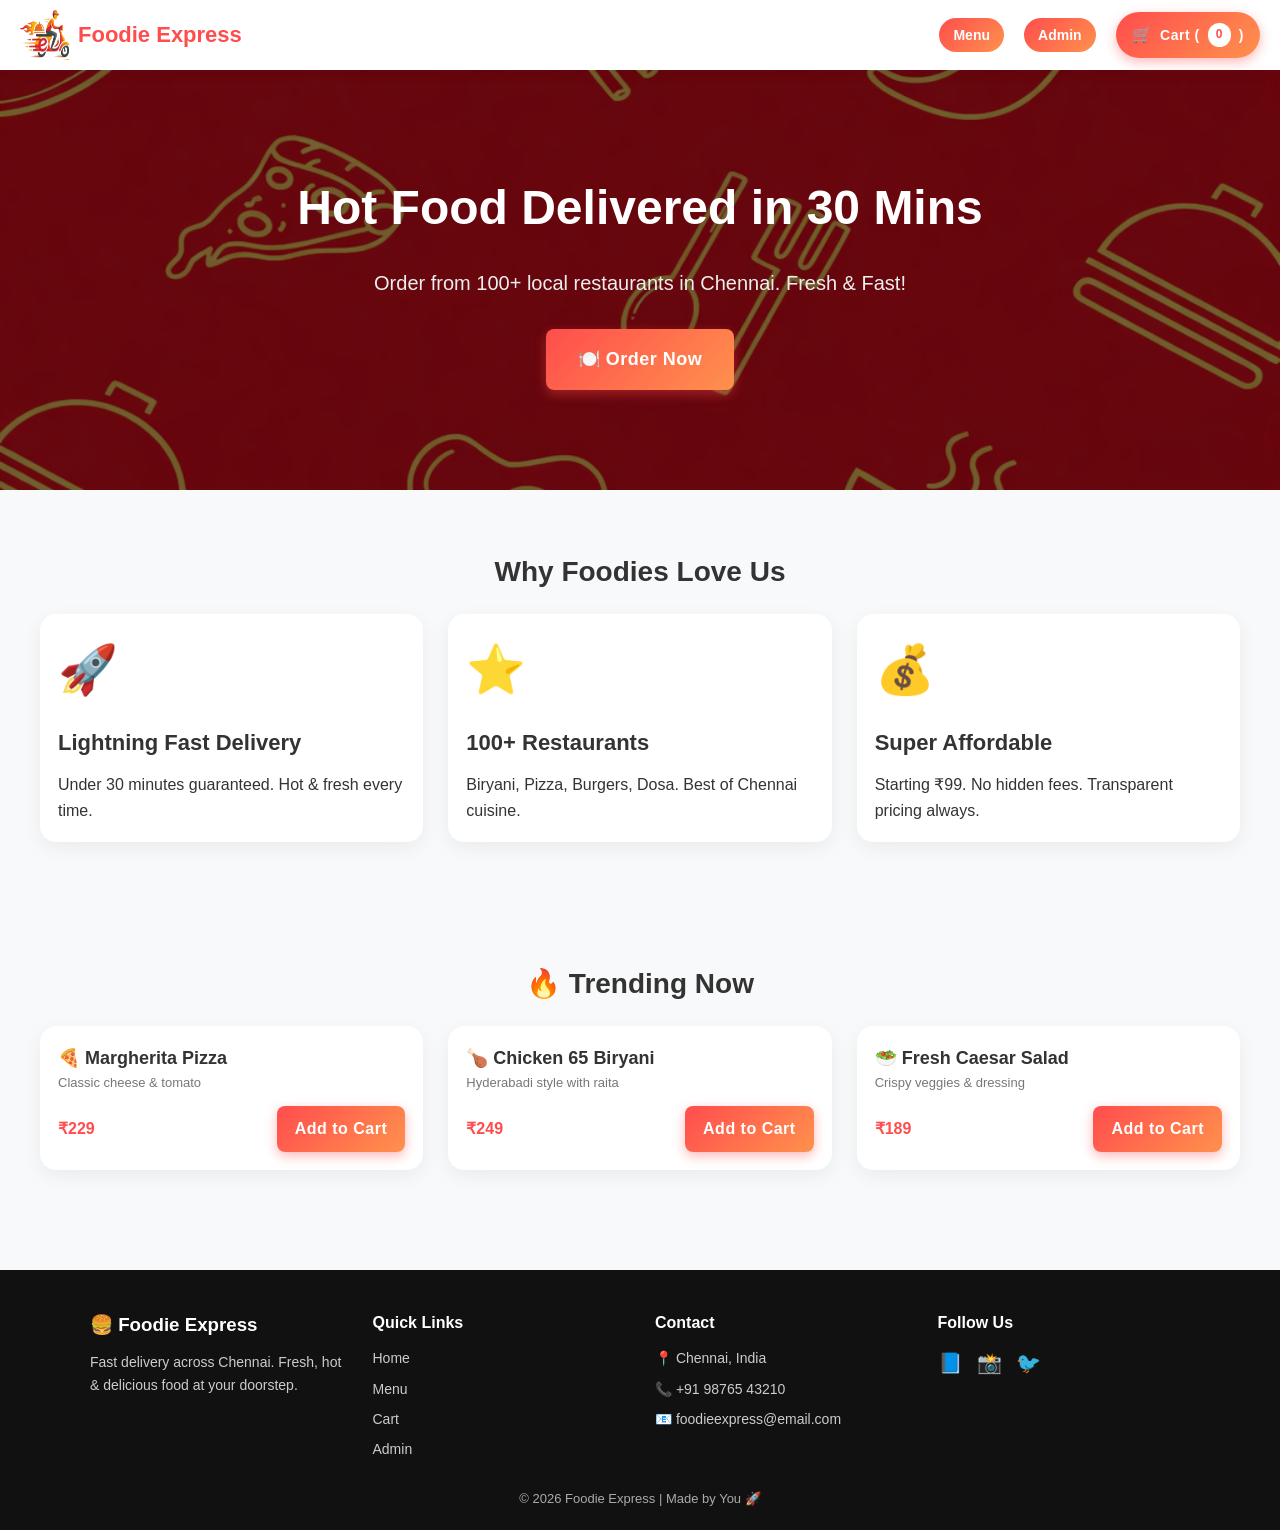
==== index.html @ d17fcac9 "Add files via upload" ====
<!DOCTYPE html>
<html lang="en">
<head>
  <meta charset="UTF-8">
  <title>Foodie Express - Chennai's Best Food Delivery</title>
  <meta name="viewport" content="width=device-width, initial-scale=1.0">
  <meta name="description" content="Hot fresh food delivered fast in Chennai">
  <link rel="stylesheet" href="style.css">
  <link rel="icon" href="logo.png" type="image/png">
</head>
<body>
  <header>
    <div class="brand">
      <img src="logo.png" alt="Foodie Express" style="width:50px; height:50px; ">
      <span class="brand-title">Foodie Express</span>
    </div>
    <nav>
      <a href="menu.html">Menu</a>
      <a href="admin.html">Admin</a>
      <a href="cart.html" class="btn-primary">
  Cart (<span id="homeCartCount">0</span>)
</a>
    </nav>
  </header>

  <main>
    <section class="hero">
      <h1>Hot Food Delivered in 30 Mins</h1>
      <p>Order from 100+ local restaurants in Chennai. Fresh & Fast!</p>
      <a href="menu.html" class="btn btn-primary" style="font-size: clamp(16px,4vw,18px); padding:16px 32px;">
        🍽️ Order Now
      </a>
    </section>

    <section class="section">
      <h2 class="section-title">Why Foodies Love Us</h2>
      <div class="features-grid">
        <div class="card">
          <div style="font-size: clamp(32px,8vw,48px); margin-bottom:16px;">🚀</div>
          <h3 style="font-size: clamp(18px,5vw,22px); margin-bottom:12px;">Lightning Fast Delivery</h3>
          <p>Under 30 minutes guaranteed. Hot & fresh every time.</p>
        </div>
        <div class="card">
          <div style="font-size: clamp(32px,8vw,48px); margin-bottom:16px;">⭐</div>
          <h3 style="font-size: clamp(18px,5vw,22px); margin-bottom:12px;">100+ Restaurants</h3>
          <p>Biryani, Pizza, Burgers, Dosa. Best of Chennai cuisine.</p>
        </div>
        <div class="card">
          <div style="font-size: clamp(32px,8vw,48px); margin-bottom:16px;">💰</div>
          <h3 style="font-size: clamp(18px,5vw,22px); margin-bottom:12px;">Super Affordable</h3>
          <p>Starting ₹99. No hidden fees. Transparent pricing always.</p>
        </div>
      </div>
    </section>

    <section class="section">
      <h2 class="section-title">🔥 Trending Now</h2>
      <div class="popular-grid">
        <div class="card">
          <div class="card-title">🍕 Margherita Pizza</div>
          <div class="card-meta">Classic cheese & tomato</div>
          <div class="card-bottom">
            <span class="price">₹229</span>
            <a href="menu.html" class="btn btn-primary">Add to Cart</a>
          </div>
        </div>
        <div class="card">
          <div class="card-title">🍗 Chicken 65 Biryani</div>
          <div class="card-meta">Hyderabadi style with raita</div>
          <div class="card-bottom">
            <span class="price">₹249</span>
            <a href="menu.html" class="btn btn-primary">Add to Cart</a>
          </div>
        </div>
        <div class="card">
          <div class="card-title">🥗 Fresh Caesar Salad</div>
          <div class="card-meta">Crispy veggies & dressing</div>
          <div class="card-bottom">
            <span class="price">₹189</span>
            <a href="menu.html" class="btn btn-primary">Add to Cart</a>
          </div>
        </div>
      </div>
    </section>
  </main>
<footer class="footer">

  <div class="footer-container">

    <!-- BRAND -->
    <div class="footer-col">
      <h3>🍔 Foodie Express</h3>
      <p>Fast delivery across Chennai. Fresh, hot & delicious food at your doorstep.</p>
    </div>

    <!-- LINKS -->
    <div class="footer-col">
      <h4>Quick Links</h4>
      <a href="index.html">Home</a>
      <a href="menu.html">Menu</a>
      <a href="cart.html">Cart</a>
      <a href="admin.html">Admin</a>
    </div>

    <!-- CONTACT -->
    <div class="footer-col">
      <h4>Contact</h4>
      <p>📍 Chennai, India</p>
      <p>📞 +91 98765 43210</p>
      <p>📧 foodieexpress@email.com</p>
    </div>

    <!-- SOCIAL -->
    <div class="footer-col">
      <h4>Follow Us</h4>
      <div class="socials">
        <span>📘</span>
        <span>📸</span>
        <span>🐦</span>
      </div>
    </div>

  </div>

  <div class="footer-bottom">
    © 2026 Foodie Express | Made by You 🚀
  </div>

</footer>
  <script>
    // Live cart count
    const cart = JSON.parse(localStorage.getItem('foodie_cart') || '{}');
    const totalItems = Object.values(cart).reduce((sum, qty) => sum + qty, 0);
    document.getElementById('homeCartCount').textContent = totalItems || 0;
  </script>
</body>
</html>
---- style.css ----
/* RESET */
* {
  margin: 0;
  padding: 0;
  box-sizing: border-box;
  font-family: 'Segoe UI', sans-serif;
}

html {
  scroll-behavior: smooth;
}

body {
  background: #f8f9fa;
  color: #333;
  line-height: 1.6;
}

/* HEADER */
header {
  display: flex;
  justify-content: space-between;
  align-items: center;
  padding: 16px 40px;
  background: #fff;
  box-shadow: 0 4px 12px rgba(0,0,0,0.05);
  position: sticky;
  top: 0;
  z-index: 100;
}

.brand {
  display: flex;
  align-items: center;
  gap: 10px;
}

.brand img {
  width: 45px;
  height: 45px;
}

.brand-title {
  font-size: 22px;
  font-weight: 700;
  color: #ff4d4d;
}

nav {
  display: flex;
  gap: 20px;
  align-items: center;
}

nav a {
  text-decoration: none;
  color: #333;
  font-weight: 500;
  transition: 0.3s;
}

nav a:hover {
  color: #ff4d4d;
}

/* BUTTON */
.btn {
  display: inline-block;
  padding: 10px 18px;
  border-radius: 8px;
  text-decoration: none;
  font-weight: 600;
  transition: 0.3s ease;
}

.btn-primary {
  background: linear-gradient(135deg, #ff4d4d, #ff914d);
  color: #fff !important;
  box-shadow: 0 4px 12px rgba(255,77,77,0.4);
  letter-spacing: 0.5px;
}

.btn-primary:hover {
  transform: translateY(-2px);
  box-shadow: 0 6px 16px rgba(255,77,77,0.5);
}

/* CART BUTTON (NAV) */
nav .btn-primary {
  display: flex;
  align-items: center;
  gap: 8px;
  padding: 10px 16px;
  border-radius: 30px;
}

nav .btn-primary::before {
  content: "🛒";
  font-size: 16px;
}

/* CART COUNT BADGE */
#homeCartCount,
#menuCartCount {
  background: #fff;
  color: #ff4d4d;
  padding: 2px 8px;
  border-radius: 50px;
  font-size: 12px;
  font-weight: bold;
}

/* HERO */
.hero {
  position: relative;
  background: url('hero.png') center/cover no-repeat;
  color: white;
  text-align: center;
  padding: 100px 20px;
  overflow: hidden;
}

.hero::before {
  content: "";
  position: absolute;
  inset: 0;
  background: rgba(0, 0, 0, 0.55);
}

.hero h1,
.hero p,
.hero a {
  position: relative;
  z-index: 1;
}

.hero h1 {
  font-size: clamp(28px, 6vw, 48px);
  font-weight: 800;
  margin-bottom: 20px;
}

.hero p {
  font-size: clamp(16px, 4vw, 20px);
  margin-bottom: 30px;
  color: #eee;
}

/* SECTION */
.section {
  padding: 60px 40px;
}

.section-title {
  text-align: center;
  font-size: 28px;
  margin-bottom: 20px;
  font-weight: 700;
}

.section-subtitle {
  text-align: center;
  color: #777;
  margin-bottom: 30px;
}

/* GRID */
.features-grid,
.popular-grid {
  display: grid;
  gap: 25px;
}

.features-grid {
  grid-template-columns: repeat(auto-fit, minmax(220px, 1fr));
}

.popular-grid {
  grid-template-columns: repeat(auto-fit, minmax(250px, 1fr));
}

/* CARD */
.card {
  background: #fff;
  border-radius: 16px;
  padding: 18px;
  box-shadow: 0 6px 20px rgba(0,0,0,0.06);
  transition: 0.3s;
  position: relative;
  overflow: hidden;
}

.card:hover {
  transform: translateY(-6px);
  box-shadow: 0 12px 28px rgba(0,0,0,0.12);
}

/* Shine effect */
.card::after {
  content: "";
  position: absolute;
  top: 0;
  left: -100%;
  width: 100%;
  height: 100%;
  background: linear-gradient(120deg, transparent, rgba(255,255,255,0.4), transparent);
  transition: 0.5s;
}

.card:hover::after {
  left: 100%;
}

.card-title {
  font-weight: 600;
  font-size: 18px;
}

.card-meta {
  font-size: 13px;
  color: #777;
  margin-bottom: 12px;
}

.card-bottom {
  display: flex;
  justify-content: space-between;
  align-items: center;
}

.price {
  font-weight: bold;
  color: #ff4d4d;
}

/* LAYOUT */
.layout {
  display: grid;
  grid-template-columns: block;
  gap: 30px;
  align-items: start;
}

/* MENU GRID */
#menuList {
  display: grid;
  grid-template-columns: repeat(auto-fit, minmax(260px, 1fr));
  gap: 20px;
}

/* QTY CONTROLS */
.qty-controls {
  display: flex;
  align-items: center;
  gap: 8px;
  background: #f2f2f2;
  border-radius: 30px;
  padding: 4px 8px;
}

.qty-controls button {
  border: none;
  width: 26px;
  height: 26px;
  border-radius: 50%;
  background: #ff4d4d;
  color: #fff;
  cursor: pointer;
  font-weight: bold;
}

.qty-controls button:disabled {
  opacity: 0.4;
  cursor: not-allowed;
}

.qty-controls span {
  min-width: 20px;
  text-align: center;
  font-weight: 600;
}

/* CART BOX */
.cart-box {
  background: #fff;
  padding: 20px;
  border-radius: 16px;
  box-shadow: 0 6px 20px rgba(0,0,0,0.08);
  position: sticky;
  top: 100px;
  border: 1px solid #eee;
}

.cart-header {
  display: flex;
  justify-content: space-between;
  margin-bottom: 10px;
}

.cart-item {
  display: flex;
  justify-content: space-between;
  font-size: 14px;
  margin: 6px 0;
}

.empty-cart {
  text-align: center;
  color: #aaa;
  padding: 20px 0;
}

.cart-summary {
  display: flex;
  justify-content: space-between;
  font-weight: bold;
  margin-top: 15px;
}

.cart-summary span:last-child {
  color: #ff4d4d;
  font-size: 18px;
}

/* RESPONSIVE */
@media (max-width: 768px) {
  header {
    padding: 12px 20px;
  }

  .section {
    padding: 40px 20px;
  }

  .layout {
    grid-template-columns: 1fr;
  }

  .cart-box {
    position: static;
  }

  nav {
    gap: 10px;
  }

  .brand-title {
    font-size: 18px;
  }
}
/* MENU GRID */
.menu {
  display: grid;
  grid-template-columns: repeat(auto-fit, minmax(250px,1fr));
  gap: 25px;
  padding: 30px;
}


/* QTY */
.qty {
  display: flex;
  align-items: center;
  gap: 10px;
}

/* BUTTON */
button {
  width: 28px;
  height: 28px;
  border-radius: 50%;
  border: none;
  background: #ff4d4d;
  color: white;
  font-weight: bold;
  cursor: pointer;
  transition: 0.2s;
}

button:hover {
  background: #e63b3b;
}

/* CART LINK */
header a {
  background: linear-gradient(135deg, #ff4d4d, #ff914d);
  color: white;
  padding: 8px 15px;
  border-radius: 20px;
  font-weight: 600;
}

/* RESPONSIVE */
@media (max-width: 768px) {
  .menu {
    padding: 20px;
  }

  header {
    padding: 10px 20px;
  }
}
/* FILTER BUTTONS */
.filters {
  display: flex;
  gap: 10px;
  margin-bottom: 20px;
  flex-wrap: wrap;
}

.filters button {
  border: none;
  padding: 8px 15px;
  border-radius: 20px;
  background: #eee;
  cursor: pointer;
}

.filters button:hover {
  background: #ff4d4d;
  color: white;
}

/* IMAGE */
.card-img img {
  width: 100%;
  height: 140px;
  object-fit: cover;
  border-radius: 10px;
}

/* RATING */
.rating {
  font-size: 14px;
  margin: 5px 0;
  color: #ffaa00;
}
/* FILTER CONTAINER */
.filters {
  display: flex;
  gap: 12px;
  margin: 20px 0;
  overflow-x: auto;   
  padding-bottom: 5px;
}

/* HIDE SCROLLBAR */
.filters::-webkit-scrollbar {
  display: none;
}

/* BUTTON */
.filters button {
  flex: 0 0 auto; 
  border: none;
  padding: 10px 16px;
  border-radius: 25px;
  background: #eee;
  color: #333;
  font-weight: 600;
  white-space: nowrap; 
  cursor: pointer;
  transition: 0.3s;
}


.filters button:hover,
.filters button.active {
  background: linear-gradient(135deg, #fcfcfc, #ff914d);
  color: #fff;
}

@media (max-width: 768px) {

  /* HEADER */
  header {
    padding: 10px 15px;
  }

  .brand-title {
    font-size: 16px;
  }

  nav a {
    font-size: 13px;
    padding: 6px 10px;
  }

  /* LAYOUT -> STACK */
  .layout {
    grid-template-columns: block;
    gap: 20px;
  }

  /* FILTERS SCROLL */
  .filters {
    overflow-x: auto;
    padding-bottom: 5px;
  }

  .filters button {
    font-size: 13px;
    padding: 8px 12px;
  }

  /* MENU GRID */
  #menuList {
    grid-template-columns: 1fr;
  }

  /* CARD */
  .card {
    padding: 12px;
  }

  .card img {
    height: 130px;
  }

  .card-title {
    font-size: 15px;
  }

  .price {
    font-size: 14px;
  }

  
  .qty-controls button {
    width: 26px;
    height: 26px;
  }

 
  .cart-box {
    position: fixed;
    bottom: 0;
    left: 0;
    width: 100%;
    border-radius: 15px 15px 0 0;
    box-shadow: 0 -4px 20px rgba(0,0,0,0.15);
    z-index: 100;
  }

  body {
    padding-bottom: 120px; 
  }
}


/* TABLET */
@media (min-width: 769px) and (max-width: 1024px) {
  
  .layout {
    grid-template-columns: 1.5fr 1fr;
  }

  #menuList {
    grid-template-columns: repeat(2, 1fr);
  }
}



@media (min-width: 1025px) {

  #menuList {
    grid-template-columns: repeat(auto-fit, minmax(250px, 1fr));
  }
}

#menuList {
  display: grid;
  grid-template-columns: repeat(auto-fit, minmax(250px, 1fr));
  gap: 20px;
}
/* MOBILE NAV FIX */
@media (max-width: 768px) {

  header {
    flex-direction: row;
    justify-content: space-between;
    align-items: center;
    padding: 10px 12px;
  }

  .brand img {
    width: 30px;
  }

  .brand-title {
    font-size: 14px;
  }

  nav {
    gap: 8px;
  }

  nav a {
    font-size: 12px;
    padding: 6px 10px;
  }


  .btn-primary {
    padding: 6px 10px;
    font-size: 12px;
    border-radius: 20px;
  }
}

@media (max-width: 768px) {

  header {
    display: flex;
    justify-content: space-between;
    align-items: center;
    padding: 10px 12px;
  }

  .brand {
    gap: 6px;
  }

  .brand img {
    width: 28px;
  }

  .brand-title {
    font-size: 14px;
  }

  nav {
    display: flex;
    align-items: center;
    gap: 6px;
  }

  nav a {
    font-size: 12px;
    padding: 6px 10px;
    border-radius: 18px;
  }

  /* CART BUTTON */
  nav .btn-primary {
    padding: 6px 12px;
    font-size: 12px;
    border-radius: 20px;
  }
}

.admin-container {
  max-width: 900px;
  margin: auto;
  padding: 30px 20px;
}

.admin-title {
  font-size: 24px;
  font-weight: 700;
  margin-bottom: 20px;
}

/* ORDER CARD */
.order-card {
  background: #fff;
  padding: 15px;
  border-radius: 12px;
  box-shadow: 0 6px 18px rgba(0,0,0,0.08);
  margin-bottom: 15px;
}

.order-card h4 {
  margin-bottom: 8px;
}

.order-card p {
  font-size: 14px;
  color: #555;
}

/* STATUS BADGE */
.status {
  display: inline-block;
  padding: 4px 10px;
  border-radius: 20px;
  font-size: 12px;
  margin-top: 8px;
}

.status.pending {
  background: #fff3cd;
  color: #856404;
}

.status.delivered {
  background: #d4edda;
  color: #155724;
}
.input {
  width: 100%;
  padding: 10px;
  border-radius: 8px;
  border: 1px solid #ddd;
  font-size: 14px;
}
/* DELIVERY BUTTON */
.deliver-btn {
  background: linear-gradient(135deg, #28a745, #34d058);
  color: white;
  border: none;
  padding: 8px 14px;
  border-radius: 20px;
  font-size: 13px;
  cursor: pointer;
  margin-top: 10px;
  width: 100%; /* full width clean look */
  transition: 0.3s;
}

.deliver-btn:hover {
  transform: scale(1.05);
}
/* MOBILE NAV CLEAN FIX */
@media (max-width: 768px) {

  header {
    display: flex;
    justify-content: space-between;
    align-items: center;
    padding: 8px 10px;
  }

  .brand {
    display: flex;
    align-items: center;
    gap: 5px;
  }

  .brand img {
    width: 24px;
  }

  .brand-title {
    font-size: 13px;
  }

  nav {
    display: flex;
    gap: 6px;
    overflow-x: auto;
  }

  nav::-webkit-scrollbar {
    display: none;
  }

  nav a {
    font-size: 11px;
    padding: 5px 8px;
    border-radius: 15px;
    white-space: nowrap;
  }

  /* CART BUTTON */
  .btn-primary {
    padding: 5px 10px;
    font-size: 11px;
  }
}
/* LOGO FIX */
.logo {
  width: 50px;
  height: auto;
}
header {
  padding: 10px 20px; /* reduce space */
}

nav a {
  padding: 6px 14px;
  font-size: 14px;
}
/* LOGO + BRAND */
.brand {
  display: flex;
  align-items: center;
  gap: 8px;
}

/* DEFAULT LOGO */
.logo {
  width: 45px;
  height: auto;
}

/* MOBILE FIX */
@media (max-width: 768px) {

  .logo {
    width: 32px; 
  }

  .brand-title {
    font-size: 14px;
    font-weight: 600;
  }

}
/* FILTER BAR */
.filters-bar {
  display: flex;
  gap: 10px;
  overflow-x: auto;
  padding: 10px 0;
}

.filters-bar::-webkit-scrollbar {
  display: none;
}

/* CHIP STYLE */
.filter-chip {
  flex: 0 0 auto;
  padding: 8px 16px;
  border-radius: 30px;
  border: 1px solid #ddd;
  background: #fff;
  font-size: 13px;
  cursor: pointer;
  transition: 0.3s;
  white-space: nowrap;
}

/* ACTIVE CHIP */
.filter-chip.active {
  background: #ff4d4d;
  color: #fff;
  border: none;
}

/* HOVER */
.filter-chip:hover {
  background: #ffe5e5;
}
/* FOOTER */
.footer {
  background: #111;
  color: #fff;
  padding: 40px 20px 20px;
  margin-top: 40px;
}

.footer-container {
  display: grid;
  grid-template-columns: repeat(auto-fit, minmax(200px,1fr));
  gap: 30px;
  max-width: 1100px;
  margin: auto;
}

.footer-col h3,
.footer-col h4 {
  margin-bottom: 12px;
}

.footer-col p,
.footer-col a {
  font-size: 14px;
  color: #ccc;
  display: block;
  margin-bottom: 8px;
  text-decoration: none;
}

.footer-col a:hover {
  color: #ff4d4d;
}

.socials span {
  font-size: 20px;
  margin-right: 10px;
  cursor: pointer;
}

/* BOTTOM */
.footer-bottom {
  text-align: center;
  margin-top: 20px;
  font-size: 13px;
  color: #aaa;
}
/* FLOATING CART */
.floating-cart{
  position: fixed;
  bottom: 15px;
  left: 50%;
  transform: translateX(-50%);
  width: 92%;
  max-width: 480px;
  background: #2c2c2c;
  color: white;
  border-radius: 50px;
  padding: 10px 15px;
  display: flex;
  align-items: center;
  justify-content: space-between;
  box-shadow: 0 10px 25px rgba(0,0,0,0.3);
  z-index: 999;
}

.fc-left{
  display:flex;
  align-items:center;
  gap:10px;
}

.fc-left img{
  width:40px;
  height:40px;
  border-radius:50%;
}

.fc-title{
  font-size:14px;
  font-weight:bold;
}

.fc-sub{
  font-size:12px;
  color:#bbb;
}

.fc-btn{
  background:#ff4d4d;
  padding:10px 18px;
  border-radius:25px;
  text-align:center;
  font-size:13px;
  cursor:pointer;
}
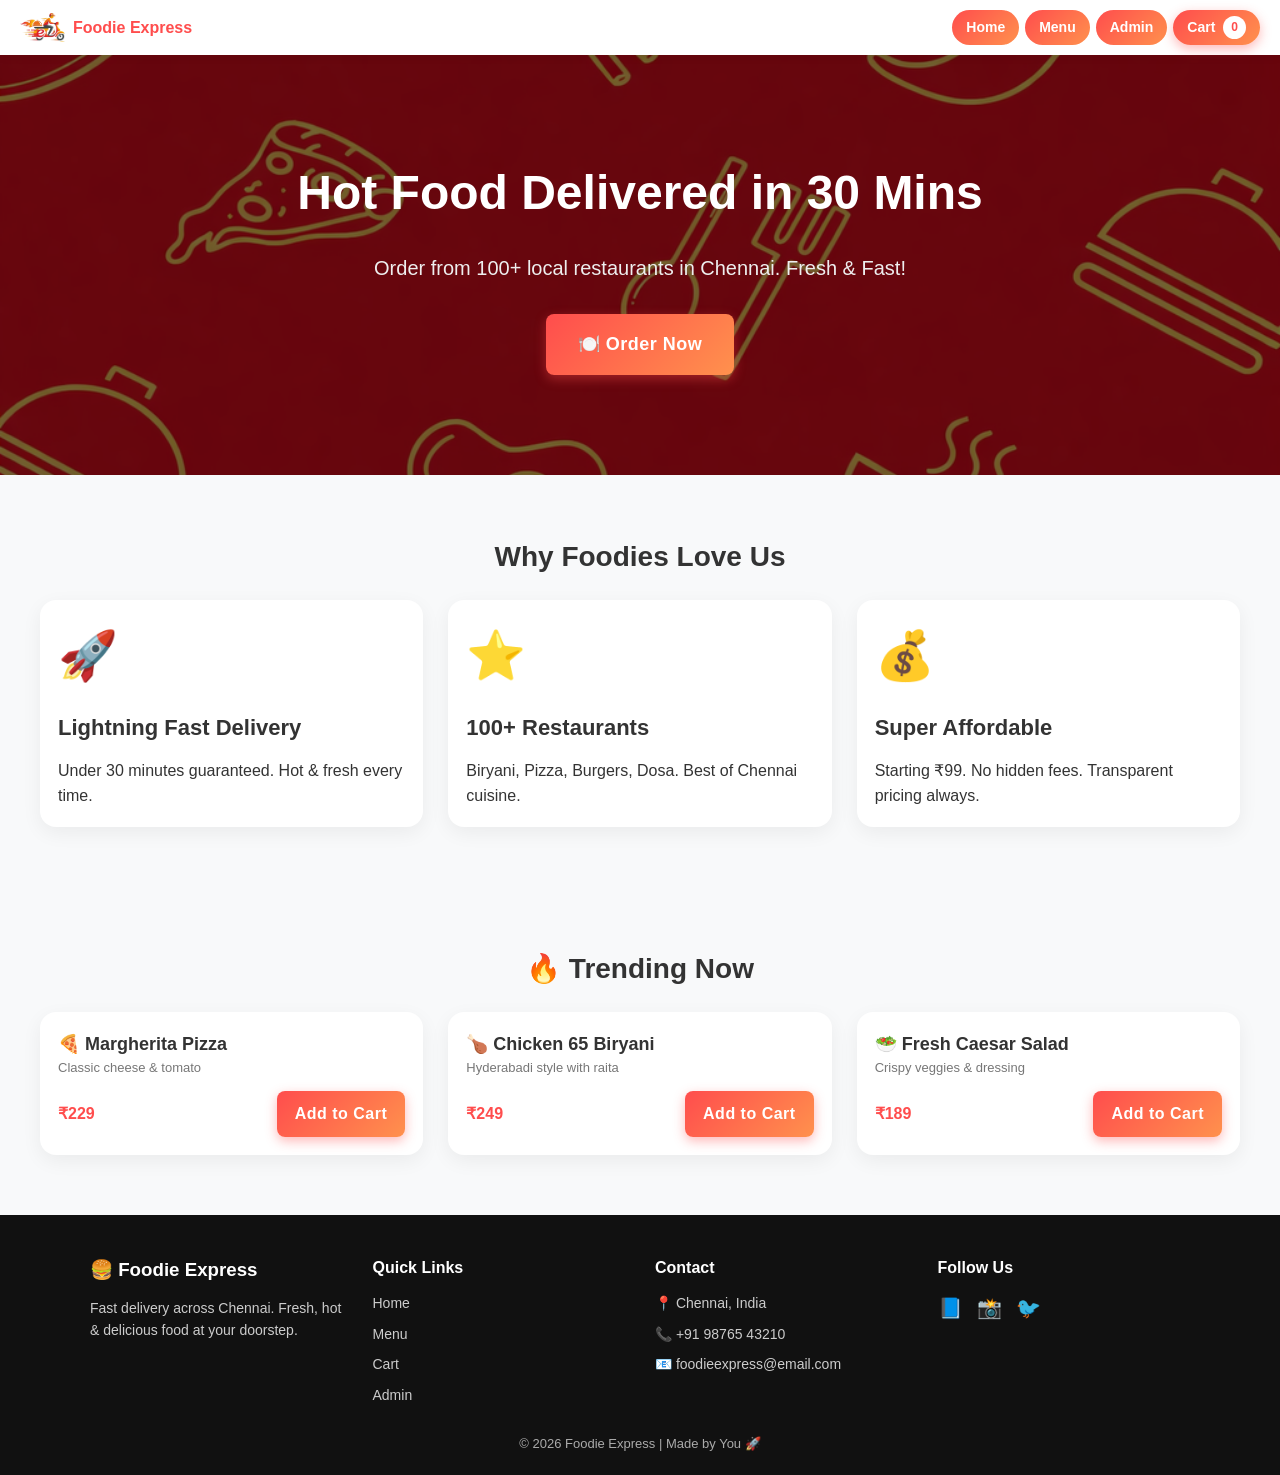
==== commit 1613b67c: "Fix HTML structure and update cart count element" ====
--- a/index.html
+++ b/index.html
@@ -9,20 +9,21 @@
   <link rel="icon" href="logo.png" type="image/png">
 </head>
 <body>
-  <header>
-    <div class="brand">
-      <img src="logo.png" alt="Foodie Express" style="width:50px; height:50px; ">
-      <span class="brand-title">Foodie Express</span>
-    </div>
-    <nav>
-      <a href="menu.html">Menu</a>
-      <a href="admin.html">Admin</a>
-      <a href="cart.html" class="btn-primary">
-  Cart (<span id="homeCartCount">0</span>)
-</a>
-    </nav>
-  </header>
+ <header>
+  <div class="brand">
+    <img src="logo.png" class="logo">
+    <span class="brand-title">Foodie Express</span>
+  </div>
 
+  <nav>
+    <a href="index.html">Home</a>
+    <a href="menu.html"> Menu</a>
+    <a href="admin.html">Admin</a>
+    <a href="cart.html" class="cart-btn">
+      Cart<span id="menuCartCount">0</span>
+    </a>
+  </nav>
+</header>
   <main>
     <section class="hero">
       <h1>Hot Food Delivered in 30 Mins</h1>
--- a/style.css
+++ b/style.css
@@ -1,4 +1,17 @@
-/* RESET */
+
+html, body {
+  margin: 0;
+  padding: 0;
+  height: 100%;
+}
+body{
+  display: flex;
+  flex-direction: column;
+  min-height: 100vh;
+}
+main{
+  flex: 1;
+}
 * {
   margin: 0;
   padding: 0;
@@ -6,6 +19,90 @@
   font-family: 'Segoe UI', sans-serif;
 }
 
+
+header{
+  display:flex;
+  justify-content:space-between;
+  align-items:center;
+  padding:10px 16px;
+  background:#fff;
+  box-shadow:0 2px 10px rgba(0,0,0,0.05);
+  position:sticky;
+  top:0;
+  z-index:100;
+}
+
+/* BRAND */
+.brand{
+  display:flex;
+  align-items:center;
+  gap:8px;
+}
+
+.logo{
+  width:42px;
+  height:42px;
+  object-fit:contain;
+}
+
+.brand-title{
+  font-size:18px;
+  font-weight:700;
+  color:#ff4d4d;
+}
+
+/* NAV */
+nav{
+  display:flex;
+  align-items:center;
+  gap:10px;
+}
+
+nav a{
+  text-decoration:none;
+  padding:8px 14px;
+  border-radius:20px;
+  background:#ff4d4d;
+  color:#fff;
+  font-size:13px;
+  font-weight:500;
+  display:flex;
+  align-items:center;
+  gap:5px;
+  transition:0.2s;
+}
+
+nav a:hover{
+  transform:translateY(-1px);
+}
+
+/* CART SPECIAL */
+.cart-btn{
+  background:linear-gradient(135deg,#ff4d4d,#ff914d);
+  box-shadow:0 4px 12px rgba(255,77,77,0.4);
+}
+
+
+@media(max-width:600px){
+
+  .brand-title{
+    display:none; 
+  }
+
+  nav{
+    gap:6px;
+  }
+
+  nav a{
+    padding:6px 10px;
+    font-size:12px;
+  }
+
+  .logo{
+    width:36px;
+    height:36px;
+  }
+}
 html {
   scroll-behavior: smooth;
 }
@@ -14,55 +111,61 @@
   background: #f8f9fa;
   color: #333;
   line-height: 1.6;
-}
-
-/* HEADER */
-header {
-  display: flex;
-  justify-content: space-between;
-  align-items: center;
-  padding: 16px 40px;
-  background: #fff;
-  box-shadow: 0 4px 12px rgba(0,0,0,0.05);
-  position: sticky;
-  top: 0;
-  z-index: 100;
-}
-
-.brand {
-  display: flex;
-  align-items: center;
-  gap: 10px;
-}
-
-.brand img {
-  width: 45px;
-  height: 45px;
-}
-
-.brand-title {
-  font-size: 22px;
-  font-weight: 700;
-  color: #ff4d4d;
-}
-
-nav {
-  display: flex;
-  gap: 20px;
-  align-items: center;
-}
-
-nav a {
-  text-decoration: none;
-  color: #333;
-  font-weight: 500;
-  transition: 0.3s;
-}
-
-nav a:hover {
-  color: #ff4d4d;
-}
-
+  margin: 0;
+  padding: 0;
+  height: 100%;
+}
+header{
+  display:flex;
+  justify-content:space-between;
+  align-items:center;
+  padding:8px 12px;
+  background:#fff;
+}
+
+.brand{
+  display:flex;
+  align-items:center;
+  gap:6px;
+}
+
+.logo{
+  width:35px;
+}
+
+.brand-title{
+  font-size:16px;
+  font-weight:600;
+  color:#ff4d4d;
+}
+
+nav{
+  display:flex;
+  gap: 6px;
+}
+
+nav a{
+  text-decoration:none;
+  padding:6px 10px;
+  border-radius:18px;
+  background:#ff4d4d;
+  color:rgb(255, 255, 255);
+  font-size:12px;
+  display:flex;
+  align-items:center;
+  gap:8px;
+}
+
+@media(max-width:480px){
+  .brand-title{
+    display:none;
+  }
+
+  nav a{
+    font-size:11px;
+    padding:6px 8px;
+  }
+}
 /* BUTTON */
 .btn {
   display: inline-block;
@@ -795,7 +898,7 @@
   height: auto;
 }
 
-/* MOBILE FIX */
+/* MOBILE*/
 @media (max-width: 768px) {
 
   .logo {
@@ -884,14 +987,16 @@
   cursor: pointer;
 }
 
-/* BOTTOM */
+
 .footer-bottom {
   text-align: center;
   margin-top: 20px;
   font-size: 13px;
   color: #aaa;
 }
-/* FLOATING CART */
+.footer{
+  margin: 0;
+}
 .floating-cart{
   position: fixed;
   bottom: 15px;
@@ -939,4 +1044,4 @@
   text-align:center;
   font-size:13px;
   cursor:pointer;
-}+}
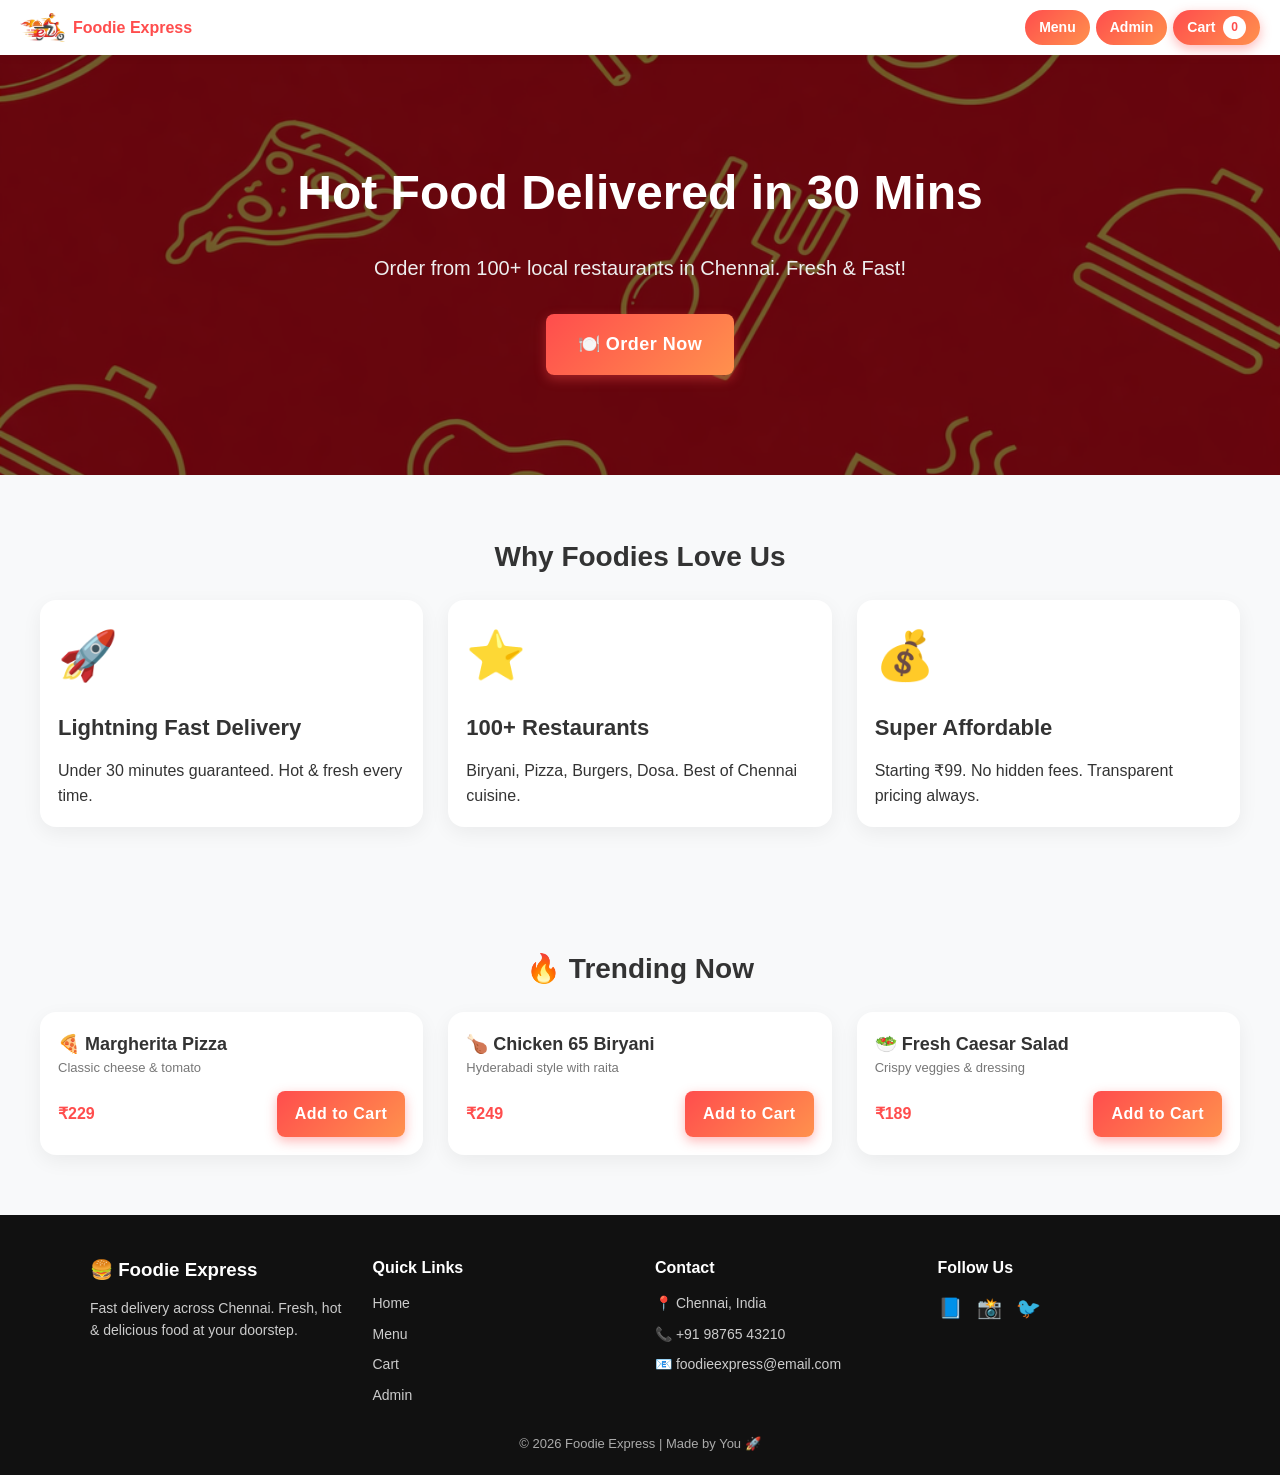
==== commit 8f67b4ff: "Fix HTML formatting and structure" ====
--- a/index.html
+++ b/index.html
@@ -16,7 +16,6 @@
   </div>
 
   <nav>
-    <a href="index.html">Home</a>
     <a href="menu.html"> Menu</a>
     <a href="admin.html">Admin</a>
     <a href="cart.html" class="cart-btn">
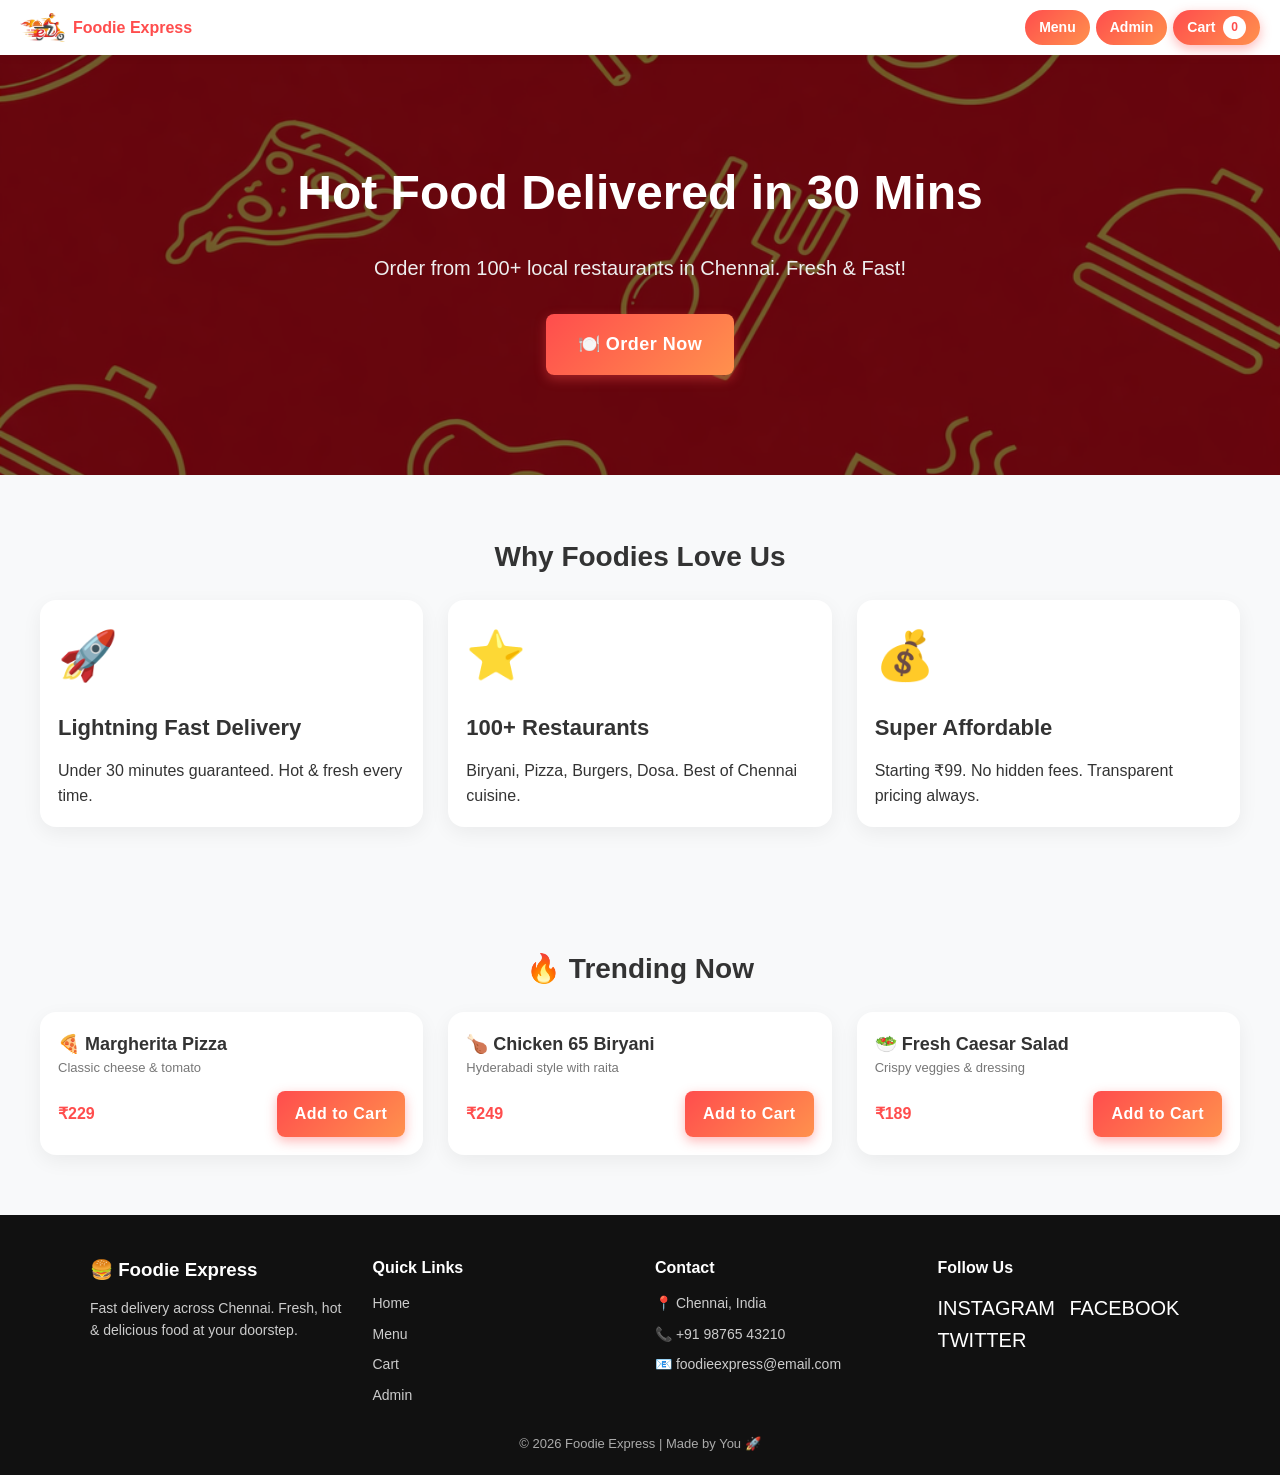
==== commit 07ffcc9a: "Update index.html" ====
--- a/index.html
+++ b/index.html
@@ -114,9 +114,9 @@
     <div class="footer-col">
       <h4>Follow Us</h4>
       <div class="socials">
-        <span>📘</span>
-        <span>📸</span>
-        <span>🐦</span>
+        <span>INSTAGRAM</span>
+        <span>FACEBOOK</span>
+        <span>TWITTER</span>
       </div>
     </div>
 
